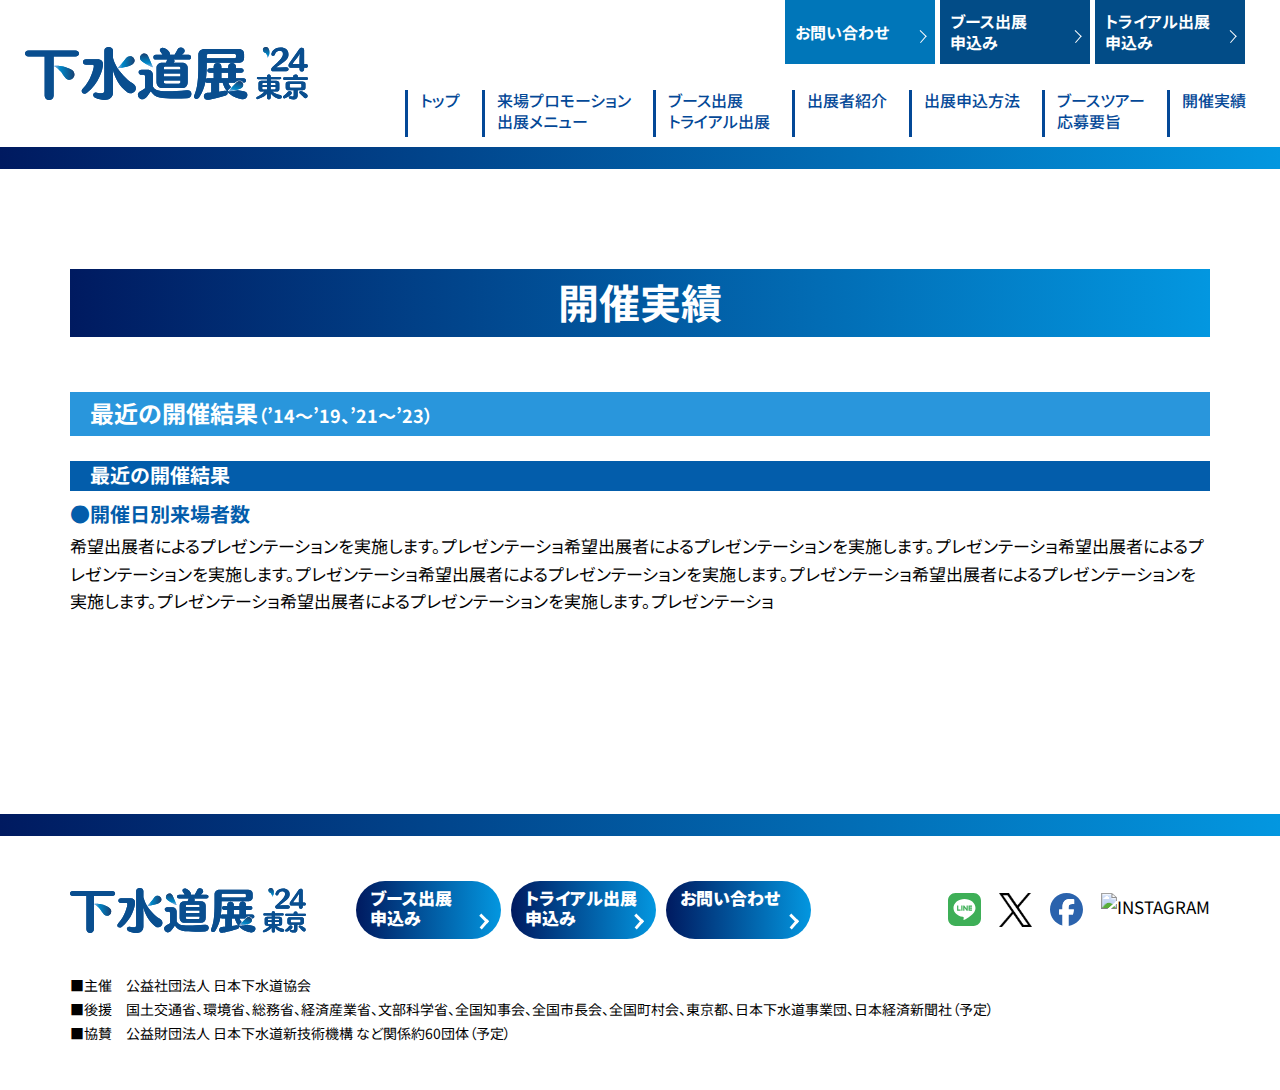
==== achievements/index.html @ a0cc26f2 "update first" ====
<!doctype html>
<html lang="ja">
<head>
    
    <meta charset="utf-8">
    <meta http-equiv="X-UA-Compatible" content="IE=edge">
    <meta name="viewport" content="width=device-width, initial-scale=1, minimum-scale=1">
    <meta name="format-detection" content="telephone=no">

    <title>下水道展’24東京</title>
    <meta name="keywords" content="">
    <meta name="description" content="">

    <link rel="canonical" href="https://www.gesuidouten.jp/achievements/">
    
    <!-- Favicon -->
    <link rel="apple-touch-icon" href="../assets/img/common/favicon.png">
    <link rel="icon" href="../assets/img/common/favicon.ico">

    <!-- Css -->
    <link rel="stylesheet" href="../assets/css/common.css">
    <link rel="stylesheet" href="../assets/css/achievements.css">

    <!-- Js -->
    <script src="../assets/js/jquery.min.js"></script>
    <script src="../assets/js/common.js"></script>
    
</head>

<body>

    <!-- Header -->
    <script>parts('../','header.html');</script>
    <!-- End Header -->

    <!-- Main -->
    <div class="main">
        <section class="container">
			<h2 class="m-title">開催実績</h2>
			
			<h3 class="m-title2">最近の開催結果<span>（’14〜’19、’21〜’23）</span></h3>
			<h4 class="m-title3">最近の開催結果</h4>
						
			<h4 class="m-title4">●開催日別来場者数</h4>
			
			
			<p>希望出展者によるプレゼンテーションを実施します。プレゼンテーショ希望出展者によるプレゼンテーションを実施します。プレゼンテーショ希望出展者によるプレゼンテーションを実施します。プレゼンテーショ希望出展者によるプレゼンテーションを実施します。プレゼンテーショ希望出展者によるプレゼンテーションを実施します。プレゼンテーショ希望出展者によるプレゼンテーションを実施します。プレゼンテーショ</p>
        </section>
        <!--/-->

    </div>
    <!-- End Main -->

    <!-- Footer -->
    <script>parts('../','footer.html');</script>
    <!-- End Footer -->
    
</body>
</html>
---- assets/css/common.css ----
@charset "utf-8";
@import url('https://fonts.googleapis.com/css2?family=Noto+Sans+JP:wght@400;500;700;900&display=swap');

/* Reset */
html{font-size: 62.5%; -webkit-font-feature-settings: 'palt' 1; font-feature-settings: 'palt' 1;}
body{color: #000; line-height: 1.6; word-spacing: 0; font-size: 1.7rem; font-weight: 400; font-family: 'Noto Sans JP', sans-serif;
-webkit-text-size-adjust: 100%; -ms-text-size-adjust: 100%; -moz-text-size-adjust: 100%;}

*{margin: 0; padding: 0; box-sizing: border-box; border: 0; outline: none;}
h1, h2, h3, h4, h5, h6{font-size: 100%; font-weight: bold;}
ol, ul{list-style: none;}
table{border-collapse: collapse; border-spacing: 0;}
a{color: inherit; text-decoration: none;}
img{vertical-align: bottom; max-width: 100%; height: auto;}

.container{margin: 0 auto; max-width: 1140px; width: calc(100% - 40px);}
/*

.cap,
[class*="cap-"]{font-size: 1rem; line-height: 1.4;}
.cap-abs_right{position: absolute; bottom: 0.7rem; right: 0.7rem; text-align: right;}
.cap-abs_left{position: absolute; bottom: 0.7rem; left: 0.7rem;}
.cap-right{padding-top: 5px; text-align: right;}
.cap-left{padding-top: 5px;}
.shadow{color: #fff; text-shadow: 0 0 0.1rem rgba(0,0,0,.6), 0 0 0.2rem rgba(0,0,0,.6), 0 0 0.3rem rgba(0,0,0,.6), 0 0 0.4rem rgba(0,0,0,.6), 0 0 0.5rem rgba(0,0,0,.6), 0 0 0.6rem rgba(0,0,0,.6), 0 0 0.7rem rgba(0,0,0,.6), 0 0 0.8rem rgba(0,0,0,.6), 0 0 0.9rem rgba(0,0,0,.6), 0 0 1rem rgba(0,0,0,.6);}

.center{text-align: center !important;}
.left{text-align: left !important;}
.right{text-align: right !important;}
.bold{font-weight: bold;}
.txt-flip{text-align: right; transform: rotateY(180deg);}
.txt-flipcen{text-align: center; transform: rotateY(180deg);}
*/

@media (min-width: 769px){
    a[href^="tel:"]{pointer-events: none;}
    .only-sp{display: none !important;}
}

@media (max-width: 768px){
	body{font-size: 1.5rem;}
    .only-pc{display: none !important;}
}

@media print {
    body{color-adjust: exact; -webkit-print-color-adjust: exact; print-color-adjust: exact;}
}

/* Header */
header{position: relative; padding: 0 12px 22px 25px; display: flex; justify-content: space-between; align-items: center;}
header:after{content: ''; position: absolute; bottom: 0; left: 0; height: 22px; width: 100%; background: linear-gradient(to right, #001a60, #0397e0); display: block;}

.menu{padding: 90px 0 10px;}
.menu ul{display: flex;}
.menu li{display: flex;}
.menu a{padding: 0 22px 5px 12px; font-size: 1.6rem; line-height: 1.3125; color: #034897; font-weight: 500; border-left: 3px solid #034897;}
.menu a.is-active,
.menu a:hover{color: #e4001e; border-left: 3px solid #e4001e;}

.btn-menu{display: none; width: 50px; height: 25px; position: absolute; top: 22px; right: 20px;}
.btn-menu span{width: 100%; height: 5px; background: #024c87; position: absolute; left: 0; transition: .4s;}
.btn-menu span:nth-of-type(1){top: 0;}
.btn-menu span:nth-of-type(2){top: 10px;}
.btn-menu span:nth-of-type(3){top: 20px;}

.btn-menu.is-open span:nth-of-type(1){transform: rotate(45deg);}
.btn-menu.is-open span:nth-of-type(2){opacity: 0;}
.btn-menu.is-open span:nth-of-type(3){transform: rotate(-45deg);}

@media (max-width: 1200px) and (min-width: 769px){
	header{padding: 0 0 22px 15px; flex-wrap: wrap;}
	h1{margin: 20px 0; width: 220px; line-height: 1;}
	
	.menu{width: 100%; padding: 0 0 10px; display: flex; justify-content: flex-end;}
	.menu a{font-size: min(1.7vw,1.6rem);}
}

@media (max-width: 768px){
	header{padding: 17px 20px 27px; position: fixed; top: 0; left: 0; width: 100%; background: #fff; z-index: 300;}
	header:after{height: 10px;}
	h1{width: 180px; line-height: 1;}
	
	.btn-menu{display: block;}
	.menu{display: none; position: fixed; top: 78px; bottom: 0; left: 0; width: 100%; z-index: 200; background: #fff; overflow: auto;}
	.menu ul{display: block; padding: 0 20px;}
	.menu li{display: block; width: 100%; margin: 0 0 20px;}
	.menu a{display: block; width: 100%;}
}

/* Btn Fixed */
.btn-fixed{position: absolute; top: 0; right: 35px; width: 460px; display: flex; justify-content: space-between; z-index: 100;}
.btn-fixed li{width: 150px;}
.btn-fixed li:nth-of-type(1) a{background: #0076b9;}
.btn-fixed a{height: 64px; font-size: 1.6rem; line-height: 1.3125; font-weight: bold; background: #024c87; color: #fff; padding: 0 0 0 10px; display: flex; align-items: center; align-content: center; position: relative;}
.btn-fixed a:after{content: ''; position: absolute; bottom: 23px; right: 10px; border: solid #fff; border-width: 0 1px 1px 0; display: inline-block; padding: 4px; transform: rotate(-45deg) skewY(-4deg);}
.btn-fixed a:hover{background: linear-gradient(to right, #001a60, #0397e0) !important;}


@media (max-width: 1200px){
	.btn-fixed{right: 22px;}
}

@media (min-width: 769px){
    
}

@media (max-width: 768px){
	.btn-fixed{right: 0; bottom: 0; top: auto; width: 100%; flex-wrap: wrap; position: fixed; background: #fff;}
	.btn-fixed li{width: 50%;}
	.btn-fixed li:nth-of-type(1){width: 100%; order: 3; margin-top: 1px;}
	.btn-fixed li:nth-of-type(2){width: calc(50% - 1px);}
	.btn-fixed a{text-align: center; justify-content: center; height: 46px; font-size: min(4.2vw,1.6rem); padding: 0 15px 0 0;}
	.btn-fixed a:after{bottom: 17px;}
}

/* Main */
.main{overflow: hidden; padding: 100px 0 200px;}

.m-title{font-size: 4.1rem; line-height: 1.1; font-weight: bold; background: linear-gradient(to right, #001a60, #0397e0); color: #fff; text-align: center; padding: 10px 0 13px; margin: 0 0 55px;}
.m-title2{font-size: 2.4rem; line-height: 1.1; font-weight: bold; background: #2996dc; color: #fff; padding: 8px 20px 10px; margin: 0 0 25px;}
.m-title2 span{font-size: 75%;}
.m-title3{font-size: 2rem; line-height: 1.1; font-weight: bold; background: #035dab; color: #fff; padding: 3px 20px 5px; margin: 0 0 10px;}
.m-title4{font-size: 2rem; line-height: 1.3; color: #035dab; font-weight: bold; margin: 0 0 5px;}

@media (min-width: 769px){
    
}

@media (max-width: 768px){
	.main{padding: 130px 0 100px;}
	
	.m-title{font-size: 2.4rem; margin: 0 -20px 30px;}
	.m-title2{font-size: 2rem;}
	.m-title3{font-size: 1.8rem;}
	.m-title4{font-size: 1.8rem;}
}

/* Footer */
.footer-wrap{display: flex; align-items: center; margin: 0 0 35px;}
.footer-logo{margin: 0 50px 0 0;}
.footer-btn{display: flex;}
.footer-btn li:not(:last-of-type){margin-right: 10px;}
.footer-btn a{width: 145px; height: 58px; border-radius: 30px; background: linear-gradient(to right, #001a60, #0397e0); display: block; color: #fff; font-size: 1.7rem; line-height: 1.2; font-weight: 900; padding: 7px 0 0 14px; position: relative;}
.footer-btn a:after{content: ''; position: absolute; bottom: 12px; right: 14px; border: solid #fff; border-width: 0 3px 3px 0; display: inline-block; padding: 4px; transform: rotate(-45deg) skewY(-4deg);}
.footer-btn a:hover{background: #024c87;}

.footer-sns{display: flex; margin-left: auto;}
.footer-sns li:not(:last-of-type){margin-right: 18px;}

.footer-info{font-size: 1.4rem; line-height: 1.7; display: flex; flex-wrap: wrap; align-items: flex-start; justify-content: space-between;}
.footer-info dt{width: 4em;}
.footer-info dd{width: calc(100% - 4em);}

@media (min-width: 769px){
    footer{padding: 67px 0 45px; position: relative;}
	footer:before{content: ''; position: absolute; top: 0; left: 0; height: 22px; width: 100%; background: linear-gradient(to right, #001a60, #0397e0); display: block;}
	
	.footer-link{display: none;}
}

@media (max-width: 768px){
	footer{padding: 0 0 120px;}
	.footer-wrap{flex-wrap: wrap; margin: 0;}
	
	.footer-link{order: -2; display: flex; flex-wrap: wrap; background: #ededed;}
	.footer-link li{border-bottom: 2px solid #fff; width: calc(50% - 1px);}
	.footer-link li:nth-of-type(odd){border-right: 2px solid #fff;}
	.footer-link li:last-of-type{border-bottom: none;}
	.footer-link a{height: 50px; font-size: 1.5rem; line-height: 1.3; padding: 0 10px; display: flex; align-items: center; align-content: center;}
	.footer-link a.is-active,
	.footer-link a:hover{background: #e5f2f9;}
	
	.footer-btn{display: none;}
	
	.footer-sns{order: -1; width: 100%; justify-content: center; margin: 60px 0 80px;}
	
	.footer-logo{width: calc(100% + 40px); margin: 0 -20px 20px; text-align: center; position: relative; padding: 40px 0 0;}
	.footer-logo:before{content: ''; position: absolute; top: 0; left: 0; height: 10px; width: 100%; background: linear-gradient(to right, #001a60, #0397e0); display: block;}
	.footer-logo img{width: 212px;}
	.footer-info{font-size: 1.2rem;}
}
---- assets/css/achievements.css ----
@charset "utf-8";
/* Achievements */

@media (min-width: 769px){
    
}

@media (max-width: 768px){
    
}
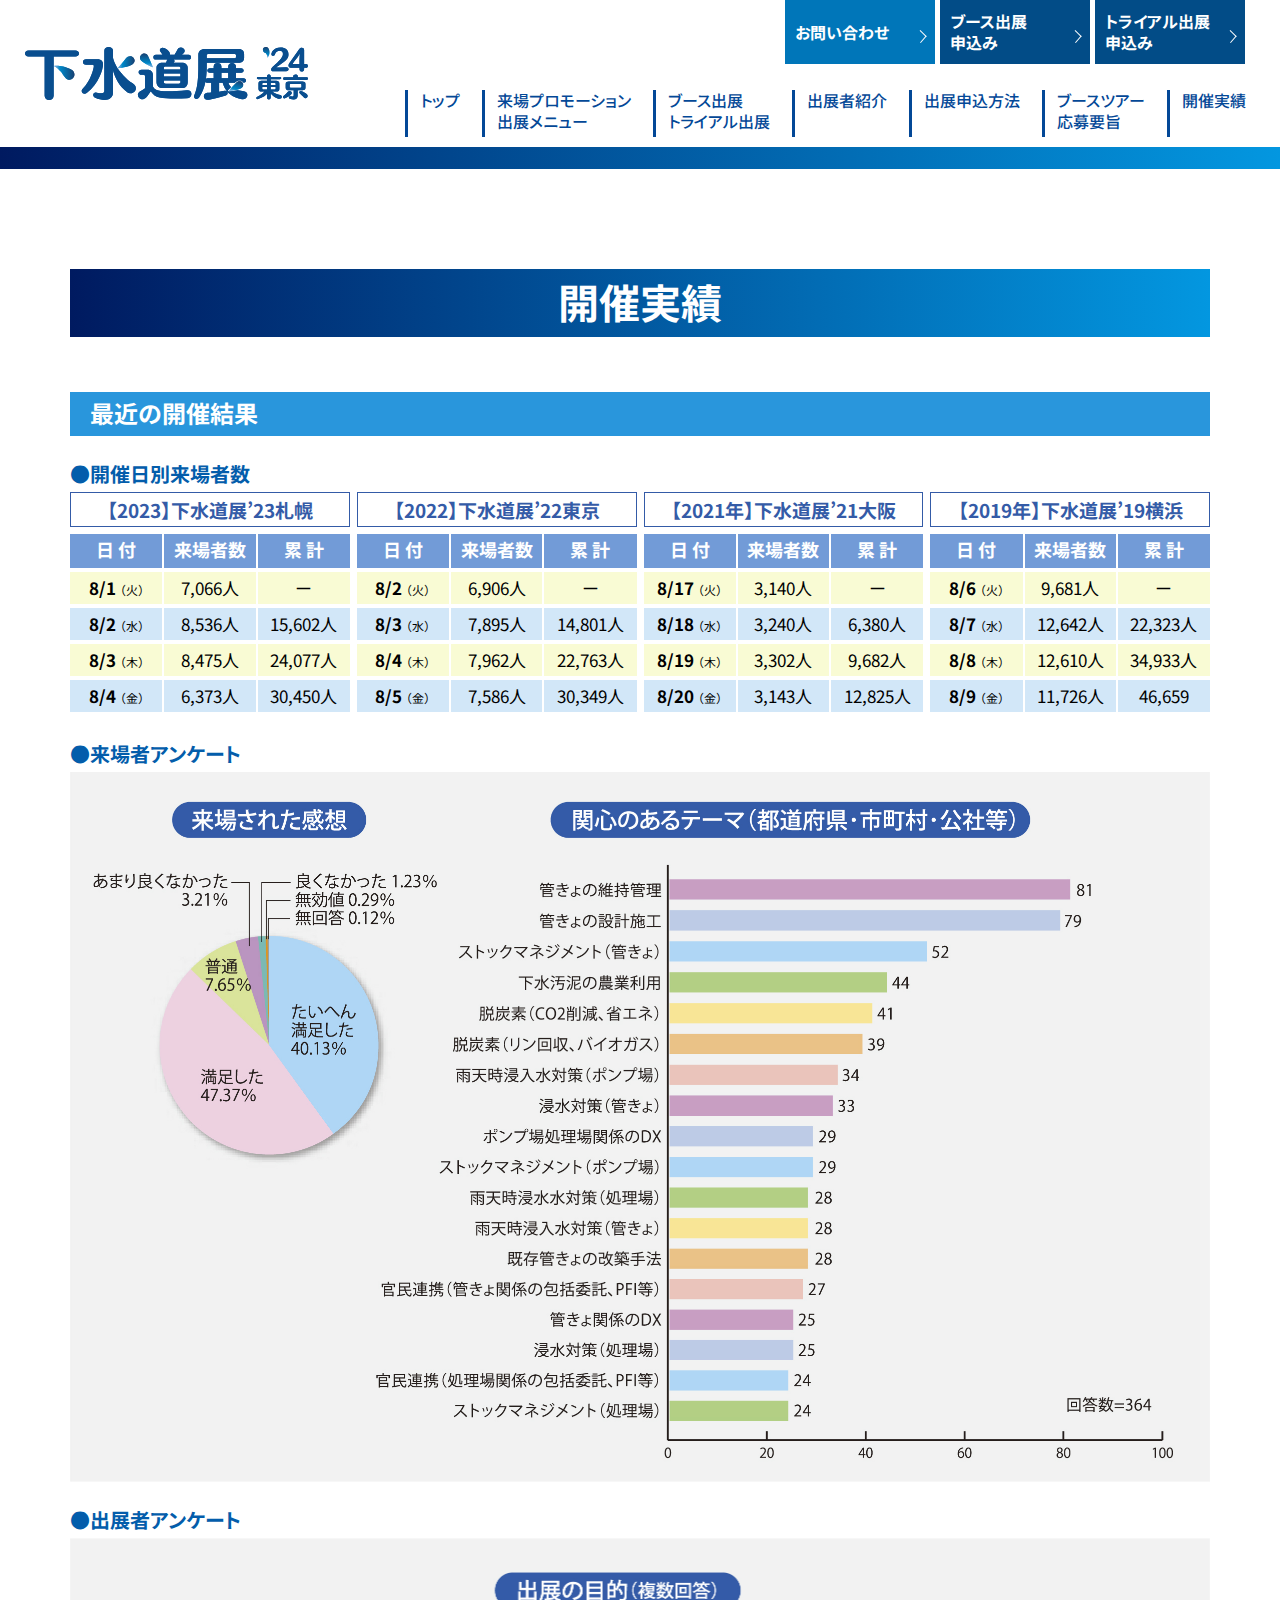
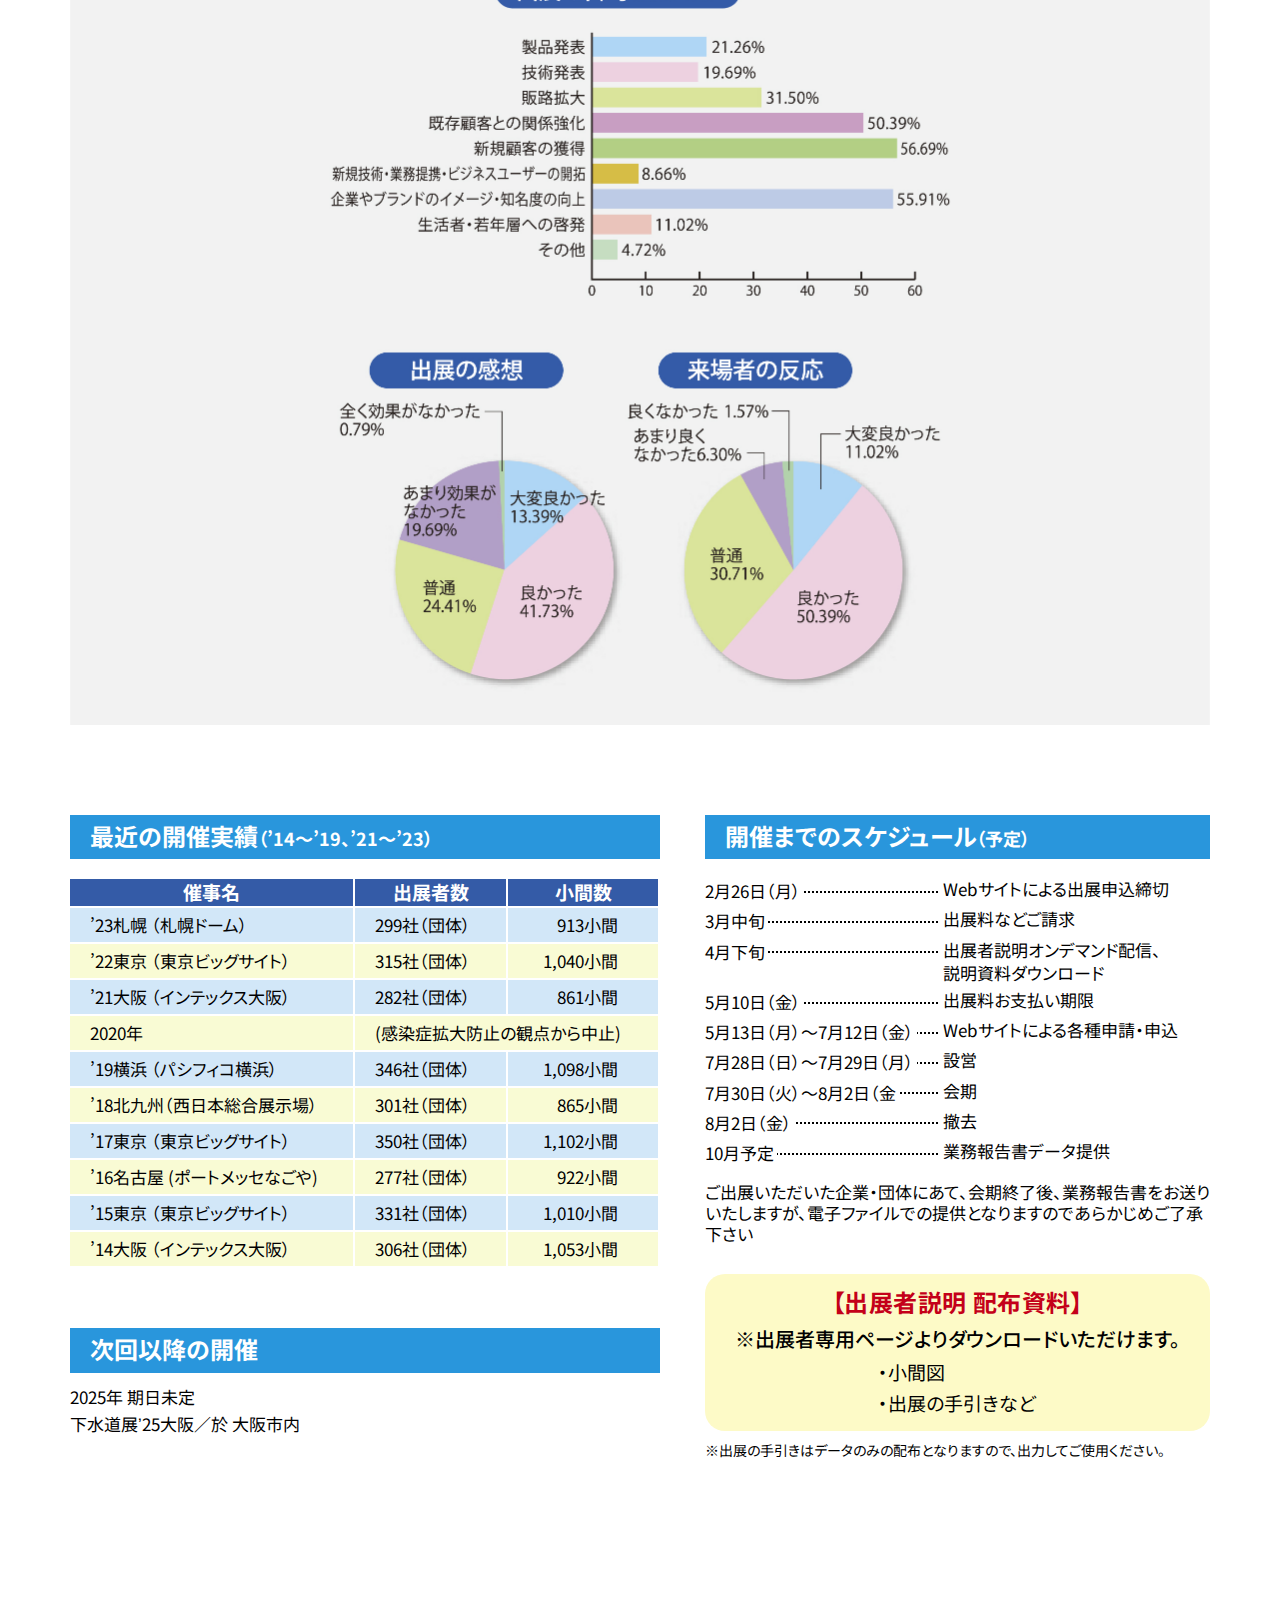
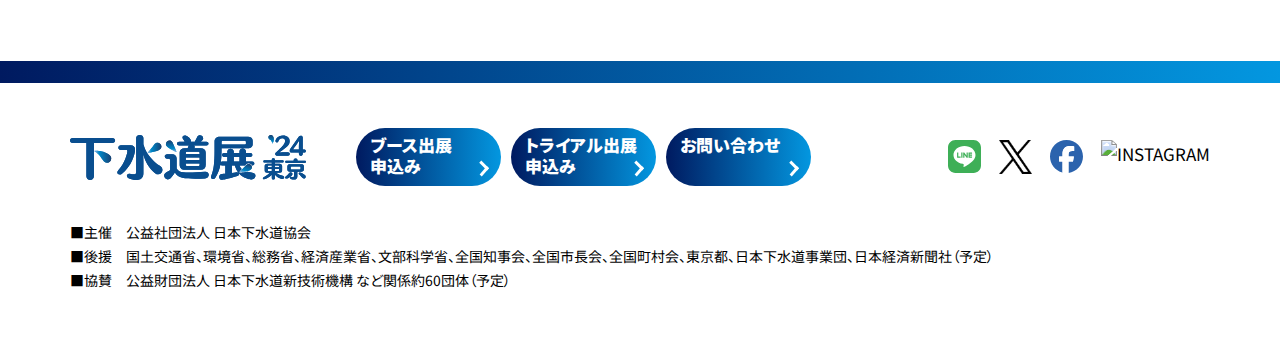
==== commit a704e986: "booth 20%" ====
--- a/achievements/index.html
+++ b/achievements/index.html
@@ -37,14 +37,270 @@
     <div class="main">
         <section class="container">
 			<h2 class="m-title">開催実績</h2>
-			
-			<h3 class="m-title2">最近の開催結果<span>（’14〜’19、’21〜’23）</span></h3>
-			<h4 class="m-title3">最近の開催結果</h4>
-						
+			<h3 class="m-title2">最近の開催結果</h3>
 			<h4 class="m-title4">●開催日別来場者数</h4>
-			
-			
-			<p>希望出展者によるプレゼンテーションを実施します。プレゼンテーショ希望出展者によるプレゼンテーションを実施します。プレゼンテーショ希望出展者によるプレゼンテーションを実施します。プレゼンテーショ希望出展者によるプレゼンテーションを実施します。プレゼンテーショ希望出展者によるプレゼンテーションを実施します。プレゼンテーショ希望出展者によるプレゼンテーションを実施します。プレゼンテーショ</p>
+			<div class="achieve__table">
+                <div class="table__visitors">
+                    <p class="table-visitors__title">【2023】下水道展’23札幌</p>
+                    <table>
+                        <tr>
+                            <th>日 付</th>
+                            <th>来場者数</th>
+                            <th>累 計</th>
+                        </tr>
+                        <tr>
+                            <td>8/1 <span>（火）</span></td>
+                            <td>7,066人</td>
+                            <td>ー</td>
+                        </tr>
+                        <tr>
+                            <td>8/2 <span>（水）</span></td>
+                            <td>8,536人</td>
+                            <td>15,602人</td>
+                        </tr>
+                        <tr>
+                            <td>8/3 <span>（木）</span></td>
+                            <td>8,475人</td>
+                            <td>24,077人</td>
+                        </tr>
+                        <tr>
+                            <td>8/4 <span>（金）</span></td>
+                            <td>6,373人</td>
+                            <td>30,450人</td>
+                        </tr>
+                    </table>
+                </div>
+                <div class="table__visitors">
+                    <p class="table-visitors__title">【2022】下水道展’22東京</p>
+                    <table>
+                        <tr>
+                            <th>日 付</th>
+                            <th>来場者数</th>
+                            <th>累 計</th>
+                        </tr>
+                        <tr>
+                            <td>8/2 <span>（火）</span></td>
+                            <td>6,906人</td>
+                            <td>ー</td>
+                        </tr>
+                        <tr>
+                            <td>8/3 <span>（水）</span></td>
+                            <td>7,895人</td>
+                            <td>14,801人</td>
+                        </tr>
+                        <tr>
+                            <td>8/4 <span>（木）</span></td>
+                            <td>7,962人</td>
+                            <td>22,763人</td>
+                        </tr>
+                        <tr>
+                            <td>8/5 <span>（金）</span></td>
+                            <td>7,586人</td>
+                            <td>30,349人</td>
+                        </tr>
+                    </table>
+                </div>
+                <div class="table__visitors">
+                    <p class="table-visitors__title">【2021年】下水道展’21大阪</p>
+                    <table>
+                        <tr>
+                            <th>日 付</th>
+                            <th>来場者数</th>
+                            <th>累 計</th>
+                        </tr>
+                        <tr>
+                            <td>8/17 <span>（火）</span></td>
+                            <td>3,140人</td>
+                            <td>ー</td>
+                        </tr>
+                        <tr>
+                            <td>8/18 <span>（水）</span></td>
+                            <td>3,240人</td>
+                            <td>6,380人</td>
+                        </tr>
+                        <tr>
+                            <td>8/19 <span>（木）</span></td>
+                            <td>3,302人</td>
+                            <td>9,682人</td>
+                        </tr>
+                        <tr>
+                            <td>8/20 <span>（金）</span></td>
+                            <td>3,143人</td>
+                            <td>12,825人</td>
+                        </tr>
+                    </table>
+                </div>
+                <div class="table__visitors">
+                    <p class="table-visitors__title">【2019年】下水道展’19横浜</p>
+                    <table>
+                        <tr>
+                            <th>日 付</th>
+                            <th>来場者数</th>
+                            <th>累 計</th>
+                        </tr>
+                        <tr>
+                            <td>8/6 <span>（火）</span></td>
+                            <td>9,681人</td>
+                            <td>ー</td>
+                        </tr>
+                        <tr>
+                            <td>8/7 <span>（水）</span></td>
+                            <td>12,642人</td>
+                            <td>22,323人</td>
+                        </tr>
+                        <tr>
+                            <td>8/8 <span>（木）</span></td>
+                            <td>12,610人</td>
+                            <td>34,933人</td>
+                        </tr>
+                        <tr>
+                            <td>8/9 <span>（金）</span></td>
+                            <td>11,726人</td>
+                            <td>46,659</td>
+                        </tr>
+                    </table>
+                </div>
+            </div>
+            <div class="achieve__survey">
+                <h4 class="m-title4">●来場者アンケート</h4>
+                <div class="achieve-survey__img">
+                    <img class="only-pc" src="../assets/img/achievements/survey-img01.jpg" width="1140" loading="lazy" alt="来場者アンケート">
+                    <img class="only-sp" src="../assets/img/achievements/survey-img01_sp.jpg" loading="lazy" alt="来場者アンケート">                
+                </div>
+            </div>
+            <div class="achieve__survey">
+                <h4 class="m-title4">●出展者アンケート</h4>
+                <div class="achieve-survey__img">
+                    <img class="only-pc" src="../assets/img/achievements/survey-img02.jpg" width="1140" loading="lazy" alt="出展者アンケート">
+                    <img class="only-sp" src="../assets/img/achievements/survey-img02_sp.jpg" loading="lazy" alt="出展者アンケート">                
+                </div>
+            </div>
+            <div class="achieve__event">
+                <div class="event__box">
+                    <div class="event__left">
+                        <h3 class="m-title2">最近の開催実績<span>（’14〜’19、’21〜’23）</span></h3>
+                        <div class="event__table">
+                            <table>
+                                <tr>
+                                    <th>催事名</th>
+                                    <th>出展者数</th>
+                                    <th>小間数</th>
+                                </tr>
+                                <tr>
+                                    <td>’23札幌 （札幌ドーム）</td>
+                                    <td>299社（団体）</td>
+                                    <td>913小間</td>
+                                </tr>
+                                <tr>
+                                    <td>’22東京 （東京ビッグサイト）</td>
+                                    <td>315社（団体）</td>
+                                    <td>1,040小間</td>
+                                </tr>
+                                <tr>
+                                    <td>’21大阪 （インテックス大阪）</td>
+                                    <td>282社（団体）</td>
+                                    <td>861小間</td>
+                                </tr>
+                                <tr>
+                                    <td>2020年 </td>
+                                    <td class="txt--center" colspan="2">(感染症拡大防止の観点から中止)</td>
+                                </tr>
+                                <tr>
+                                    <td>’19横浜 （パシフィコ横浜）</td>
+                                    <td>346社（団体）</td>
+                                    <td>1,098小間</td>
+                                </tr>
+                                <tr>
+                                    <td>’18北九州（西日本総合展示場）</td>
+                                    <td>301社（団体）</td>
+                                    <td>865小間</td>
+                                </tr>
+                                <tr>
+                                    <td>’17東京 （東京ビッグサイト）</td>
+                                    <td>350社（団体）</td>
+                                    <td>1,102小間</td>
+                                </tr>
+                                <tr>
+                                    <td>’16名古屋 (ポートメッセなごや)</td>
+                                    <td>277社（団体）</td>
+                                    <td>922小間</td>
+                                </tr>
+                                <tr>
+                                    <td>’15東京 （東京ビッグサイト）</td>
+                                    <td>331社（団体）</td>
+                                    <td>1,010小間</td>
+                                </tr>
+                                <tr>
+                                    <td>’14大阪 （インテックス大阪）</td>
+                                    <td>306社（団体）</td>
+                                    <td>1,053小間</td>
+                                </tr>
+                            </table>
+                        </div>
+                    </div>
+                    <div class="event__right">
+                        <div class="event__list">
+                            <h3 class="m-title2">開催までのスケジュール<span>（予定）</span></h3>
+                            <ul>
+                                <li>
+                                    <p>2月26日（月）</p>
+                                    <p>Webサイトによる出展申込締切</p>
+                                </li>
+                                <li>
+                                    <p>3月中旬</p>
+                                    <p>出展料などご請求</p>
+                                </li>
+                                <li>
+                                    <p>4月下旬</p>
+                                    <p>出展者説明オンデマンド配信、<br>説明資料ダウンロード</p>
+                                </li>
+                                <li>
+                                    <p>5月10日（金）</p>
+                                    <p>出展料お支払い期限</p>
+                                </li>
+                                <li>
+                                    <p>5月13日（月）～7月12日（金）</p>
+                                    <p>Webサイトによる各種申請・申込</p>
+                                </li>
+                                <li>
+                                    <p>7月28日（日）～7月29日（月）</p>
+                                    <p>設営</p>
+                                </li>
+                                <li>
+                                    <p>7月30日（火）～8月2日（金</p>
+                                    <p>会期</p>
+                                </li>
+                                <li>
+                                    <p>8月2日（金）</p>
+                                    <p>撤去</p>
+                                </li>
+                                <li>
+                                    <p>10月予定</p>
+                                    <p>業務報告書データ提供</p>
+                                </li>
+                            </ul>
+                            <p class="event-list__desc">ご出展いただいた企業・団体にあて、会期終了後、業務報告書をお送りいたしますが、電子ファイルでの提供となりますのであらかじめご了承下さい</p>
+                        </div>
+                    </div>
+                </div>
+                <div class="event-next__box">
+                    <div class="event-next__left">
+                        <h3 class="m-title2">次回以降の開催</h3>
+                        <p>2025年  期日未定<br>下水道展ʼ25大阪／於  大阪市内</p>
+                    </div>
+                    <div class="event-next__right">
+                        <div class="event-next__inner">
+                            <h4 class="event-next__title">【出展者説明 配布資料】</h4>
+                            <p class="event-next__desc">※出展者専用ページよりダウンロードいただけます。</p>
+                            <ul class="event-next__list">
+                                <li>・小間図</li>
+                                <li>・出展の手引きなど</li>
+                            </ul>
+                        </div>
+                        <p class="event-next__note">※出展の手引きはデータのみの配布となりますので、出力してご使用ください。</p>
+                    </div>
+                </div>
+            </div>
         </section>
         <!--/-->
 
--- a/assets/css/common.css
+++ b/assets/css/common.css
@@ -38,7 +38,7 @@
 }
 
 @media (max-width: 768px){
-	body{font-size: 1.5rem;}
+	body{font-size: 1.4rem; line-height: 1.7;}
     .only-pc{display: none !important;}
 }
 
--- a/assets/css/achievements.css
+++ b/assets/css/achievements.css
@@ -1,10 +1,272 @@
 @charset "utf-8";
 /* Achievements */
-
-@media (min-width: 769px){
-    
+.achieve__table{
+    display: flex;
+    flex-wrap: wrap;
+    justify-content: center;
+}
+.table__visitors{
+    width: 24.54%;
+    min-width: 279px;
+    margin: 0 7px 25px 0;
+}
+.table__visitors:last-of-type{
+    margin-right: 0;
+}
+.table-visitors__title{
+    font-size: 1.9rem;
+    font-weight: bold;
+    text-align: center;
+    line-height: calc(23/19);
+    padding: 5px 0;
+    color: #345BA7;
+    border: 1px solid #345BA7;
+    margin-bottom: 7px;
+}
+.table__visitors table{
+    width: 100%;
+}
+.table__visitors table tr th, 
+.table__visitors table tr td{
+    width: 33.334%;
+    border-right: 2px solid #FFFFFF;
+    border-bottom: 4px solid #FFFFFF;
+    text-align: center;
+}
+.table__visitors table tr th{
+    font-size: 1.8rem;
+    line-height: calc(21/18);
+    background: #729bd7;
+    color: #FFFFFF;
+    font-weight: bold;
+    padding: 5px 0 8px;
+}
+.table__visitors table tr td:first-of-type{
+    font-weight: bold;
+}
+.table__visitors table tr td{
+    padding: 6px 0;
+    line-height: calc(20/17);
+}
+.table__visitors table tr td span{
+    font-size: 1.2rem;
+    font-weight: normal;
+}
+.table__visitors table tr th:last-of-type, 
+.table__visitors table tr td:last-of-type{
+    border-right: none;
+}
+.table__visitors table tr:nth-of-type(odd){
+    background: #d2e7f8;
+}
+.table__visitors table tr:nth-of-type(even){
+    background: #f9fbd4;
+}
+.achieve__survey{
+    margin-bottom: 25px;
 }
 
 @media (max-width: 768px){
-    
-}
+    .table__visitors{
+        margin-right: 0;
+    }
+    .achieve__table{
+        margin-top: 30px;
+        flex-direction: column;
+        align-items: center;
+        justify-content: center;
+    }
+    .achieve-survey__img{
+        margin: 0 -20px;
+    }
+}
+
+.achieve__event{
+    margin-top: 90px;
+}
+.event__table table{
+    width: 100%;
+}
+.event__table table tr th, 
+.event__table table tr td{
+    border: 2px solid #FFFFFF;
+}
+.event__table table tr th:first-child,
+.event__table table tr td:first-child{
+    border-left: none;
+}
+.event__table table tr th{
+    font-size: 1.9rem;
+    line-height: 1;
+    background: #345BA7;
+    color: #FFFFFF;
+    font-weight: bold;
+    padding: 3px 0 5px;
+}
+.event__table table tr td{
+    padding: 7px min(2vw, 20px);
+    line-height: calc(20/17);
+}
+.event__table table tr:nth-of-type(odd){
+    background: #f9fbd4;
+}
+.event__table table tr:nth-of-type(even){
+    background: #d2e7f8;
+}
+.event__table table tr td:nth-of-type(3){
+    text-align: right;
+    padding-right: min(3.5vw, 40px);
+}
+.event__box{
+    display: flex;
+    justify-content: space-between;
+}
+.event__box .m-title2{
+    margin-bottom: 18px;
+}
+.event__left{
+    width: 51.755%;
+}
+.event__right{
+    width: 44.3%;
+}
+.event__list ul li{
+    display: flex;
+    justify-content: space-between;
+    position: relative;
+}
+.event__list ul li p{
+    background: #FFFFFF;
+}
+.event__list ul li p:nth-of-type(1){
+    padding-right: 3px;
+    max-width: 42.575%;
+}
+.event__list ul li::after{
+    position: absolute;
+    content: "";
+    width: 100%;
+    height: 100%;
+    top: 0.8em;
+    left: 0;
+    border-top: 2px dotted #000000;
+    border-top-style: dotted;
+    z-index: -1;
+}
+.event__list ul li:not(:last-child){
+    margin-bottom: 3px;
+}
+.event__list ul li p:nth-of-type(2){
+    text-align: left;
+    /* max-width: 270px; */
+    width: 53.47%;
+    line-height: 1.4;
+    padding-left: 3px;
+}
+.event-list__desc{
+    margin-top: 15px;
+    line-height: calc(21/17);
+}
+
+.event-next__box{
+    margin-top: 6px;
+    display: flex;
+    justify-content: space-between;
+    align-items: center;
+}
+.event-next__box .m-title2{
+    margin-bottom: 10px;
+}
+.event-next__left{
+    width: 51.755%;
+    margin-top: min(3vw, 30px);
+}
+.event-next__right{
+    width: 44.3%;
+}
+.event-next__inner{
+    background: #FDFAC7;
+    border-radius: 20px;
+    padding: 13px 20px;
+}
+.event-next__title{
+    color: #C40019;
+    font-size: 2.4rem;
+    letter-spacing: 0.024em;
+    font-weight: bold;
+    text-align: center;
+    line-height: calc(29/24);
+}
+.event-next__desc{
+    font-size: 2rem;
+    line-height: calc(25/20);
+    font-weight: 500;
+    text-align: center;
+    margin: 10px 0 6px;
+}
+.event-next__list{
+    font-size: 1.9rem;
+    font-weight: normal;
+    width: fit-content;
+    margin: 0 auto;
+}
+.event-next__note{
+    margin: 8px 0 0 0;
+    font-size: 1.4rem;
+}
+@media (max-width: 768px){
+    .event__box{
+        flex-direction: column;
+    }
+    .event__left{
+        width: 100%;
+    }
+    .event__right{
+        width: 100%;
+        margin-top: 40px;
+    }
+    .event__table table tr th{
+        font-size: 1.4rem;
+    }
+    .event__table table tr td{
+        padding: 5px 0 5px 8px;
+        font-size: 1.2rem;
+        line-height: 1.3;
+    }
+    .txt--center{
+        text-align: center;
+    }
+    .event__list ul li{
+        font-size: 1.2rem;
+    }
+    .event__list ul li p:nth-of-type(1) {
+        max-width: 46.7%;
+    }
+    .event-next__box{
+        flex-direction: column;
+    }
+    .event-next__left{
+        width: 100%;
+        margin-top: 0;
+    }
+    .event-next__right{
+        width: 100%;
+        order: -1;
+        margin: 20px 0 60px;
+    }
+    .event-next__note{
+        font-size: 1.1rem;
+    }
+    .event-next__inner{
+        padding: 10px 15px;
+    }
+    .event-next__title{
+        font-size: 2rem;
+    }
+    .event-next__desc{
+        font-size: 1.5rem;
+    }
+    .event-next__list{
+        font-size: 1.4rem;
+    }
+}